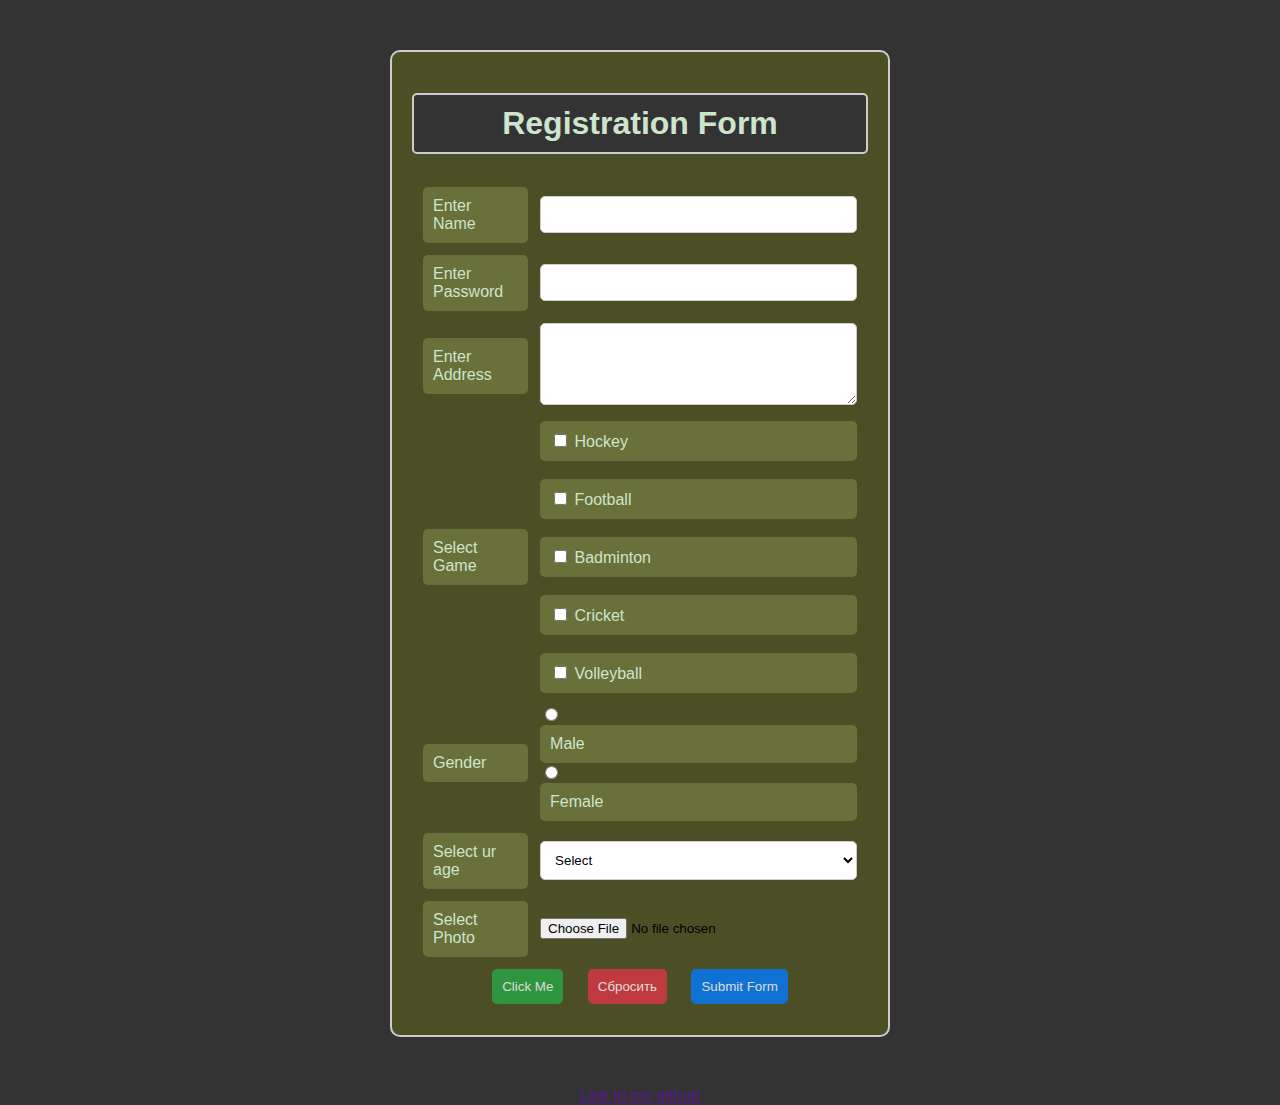
==== welcome/registration.html @ 21ea26b2 "exercise from frontend week 1" ====
<!DOCTYPE html>
<html lang="en">
<head>
  <meta charset="UTF-8">
  <meta name="viewport" content="width=device-width, initial-scale=1.0">
  <title>Registration Form</title>
  <link rel="stylesheet" href="mystyle.css">
</head>
<body>
<div class="container">
  <h1>Registration Form</h1>

  <form>
    <table>
      <!-- Name -->
      <tr>
        <td><label for="name">Enter Name</label></td>
        <td><input type="text" id="name" name="name"></td>
      </tr>

      <!-- Password -->
      <tr>
        <td><label for="password">Enter Password</label></td>
        <td><input type="password" id="password" name="password"></td>
      </tr>

      <!-- Address -->
      <tr>
        <td><label for="address">Enter Address</label></td>
        <td><textarea id="address" name="address" rows="4" cols="50"></textarea></td>
      </tr>

      <!-- Game selection -->
      <tr>
        <td><label>Select Game</label></td>
        <td>
          <label><input type="checkbox" id="hockey" name="game" value="hockey"> Hockey</label><br>
          <label><input type="checkbox" id="football" name="game" value="football"> Football</label><br>
          <label><input type="checkbox" id="badminton" name="game" value="badminton"> Badminton</label><br>
          <label><input type="checkbox" id="cricket" name="game" value="cricket"> Cricket</label><br>
          <label><input type="checkbox" id="volleyball" name="game" value="volleyball"> Volleyball</label>
        </td>
      </tr>

      <!-- Gender -->
      <tr>
        <td><label>Gender</label></td>
        <td>
          <input type="radio" id="male" name="gender" value="male">
          <label for="male">Male</label>
          <input type="radio" id="female" name="gender" value="female">
          <label for="female">Female</label>
        </td>
      </tr>

      <!-- Age selection -->
      <tr>
        <td><label for="age">Select ur age</label></td>
        <td>
          <select id="age" name="age">
            <option value="">Select</option>
            <option value="18-25">18-25</option>
            <option value="26-35">26-35</option>
            <option value="36-45">36-45</option>
            <option value="46-60">46-60</option>
          </select>
        </td>
      </tr>

      <!-- File upload -->
      <tr>
        <td><label for="photo">Select Photo</label></td>
        <td><input type="file" id="photo" name="photo"></td>
      </tr>

      <!-- Buttons -->
      <tr>
        <td colspan="2" style="text-align: center;">
          <button type="button">Click Me</button>
          <button type="reset">Сбросить</button>
          <button type="submit">Submit Form</button>
        </td>
      </tr>
    </table>
  </form>
</div>
<footer><a href="">Link to my github</a></footer>
</body>
</html>
---- welcome/mystyle.css ----
* {
    box-sizing: border-box;
}

body {
    font-family: "Arial", sans-serif;
    background-color: #333;
    margin: 0;
    padding: 0;
}

.container {
    width: 500px;
    margin: 50px auto;
    background-color: #4c4f26;
    border: solid 2px #ccc;
    border-radius: 10px;
    padding: 20px;
}

h1 {
    text-align: center;
    color: #cce5cc;
    border: solid 2px #ccc;
    background-color: #333;
    border-radius: 5px;
    padding: 10px;
}

form {
    width: 100%;
}

table {
    width: 100%;
    border-spacing: 10px;
}

label {
    color: #cce5cc;
    background-color: #6a7039;
    border-radius: 5px;
    padding: 10px;
    display: block;
}

input[type="text"], input[type="password"], textarea, select {
    width: 100%;
    padding: 10px;
    border: solid 1px #ccc;
    border-radius: 5px;
    background-color: #fff;
}

button {
    background-color: #666;
    padding: 10px;
    border: none;
    border-radius: 5px;
    cursor: pointer;
    opacity: 0.8;
}

button:hover {
    opacity: 1;
}

button[type="submit"], button[type="reset"], button[type="button"] {
    color: white;
    background-color: #007bff;
    margin: 0 10px;
}

button[type="reset"] {
    background-color: #dc3545;
}

button[type="button"] {
    background-color: #28a745;
}
footer{
    text-align: center;

}
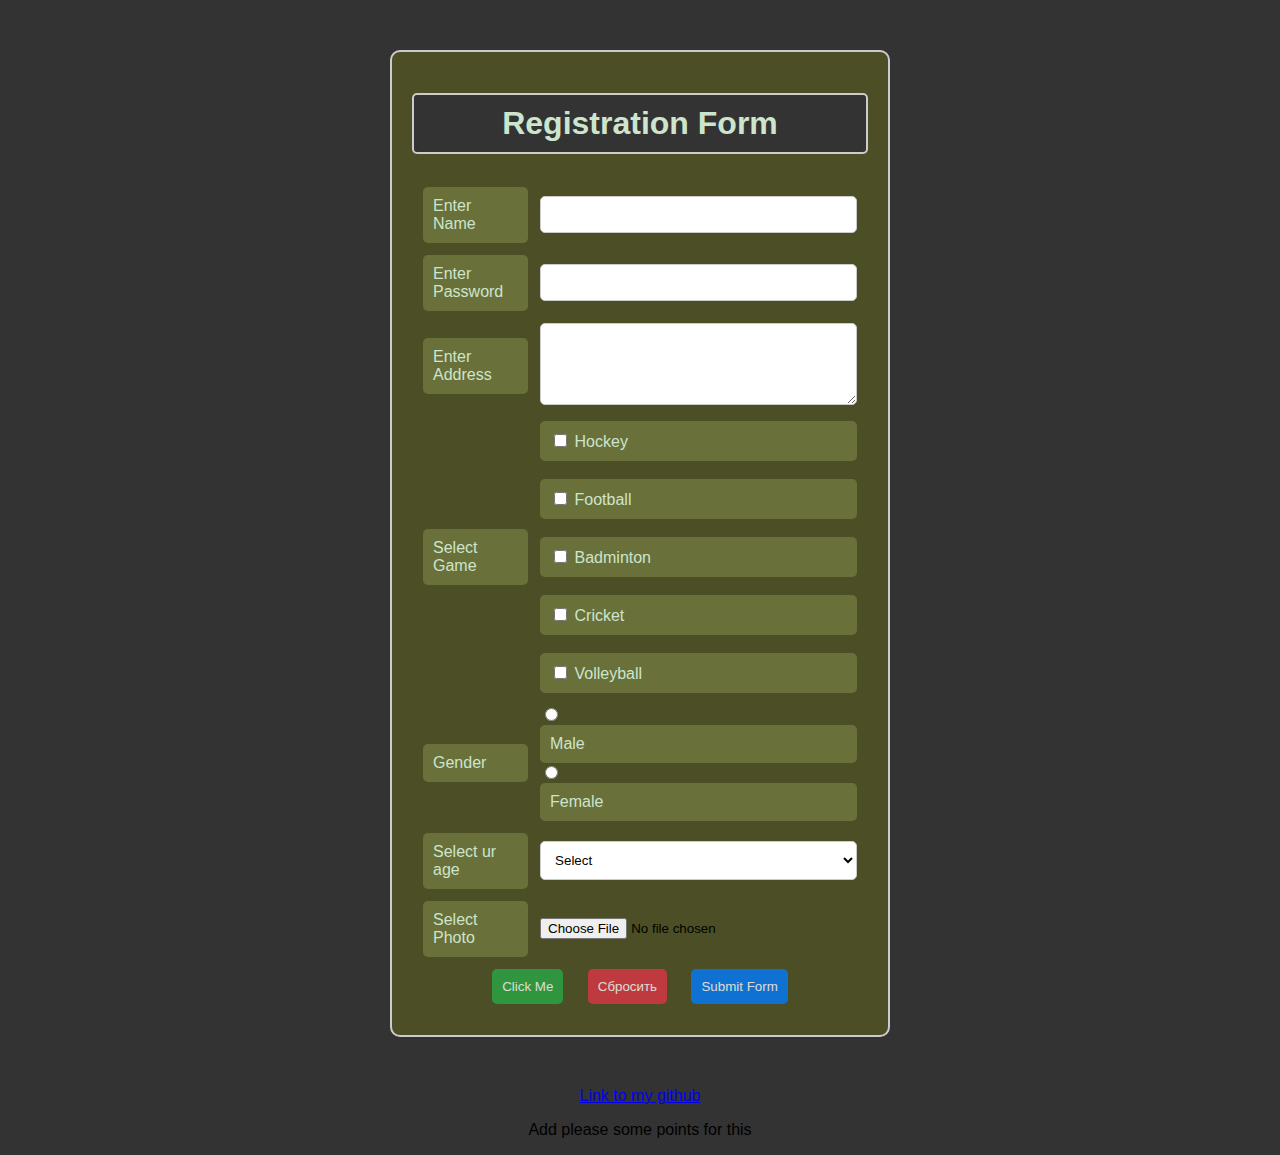
==== commit d5932493: "I changed something" ====
--- a/welcome/registration.html
+++ b/welcome/registration.html
@@ -12,25 +12,21 @@
 
   <form>
     <table>
-      <!-- Name -->
       <tr>
         <td><label for="name">Enter Name</label></td>
         <td><input type="text" id="name" name="name"></td>
       </tr>
 
-      <!-- Password -->
       <tr>
         <td><label for="password">Enter Password</label></td>
         <td><input type="password" id="password" name="password"></td>
       </tr>
 
-      <!-- Address -->
       <tr>
         <td><label for="address">Enter Address</label></td>
         <td><textarea id="address" name="address" rows="4" cols="50"></textarea></td>
       </tr>
 
-      <!-- Game selection -->
       <tr>
         <td><label>Select Game</label></td>
         <td>
@@ -42,7 +38,6 @@
         </td>
       </tr>
 
-      <!-- Gender -->
       <tr>
         <td><label>Gender</label></td>
         <td>
@@ -53,7 +48,6 @@
         </td>
       </tr>
 
-      <!-- Age selection -->
       <tr>
         <td><label for="age">Select ur age</label></td>
         <td>
@@ -67,13 +61,11 @@
         </td>
       </tr>
 
-      <!-- File upload -->
       <tr>
         <td><label for="photo">Select Photo</label></td>
         <td><input type="file" id="photo" name="photo"></td>
       </tr>
 
-      <!-- Buttons -->
       <tr>
         <td colspan="2" style="text-align: center;">
           <button type="button">Click Me</button>
@@ -84,6 +76,9 @@
     </table>
   </form>
 </div>
-<footer><a href="">Link to my github</a></footer>
+<footer><a href="https://github.com/MAGunter/FrontendEx" target="_blank">Link to my github</a>
+<p>
+  Add please some points for this
+</p></footer>
 </body>
 </html>
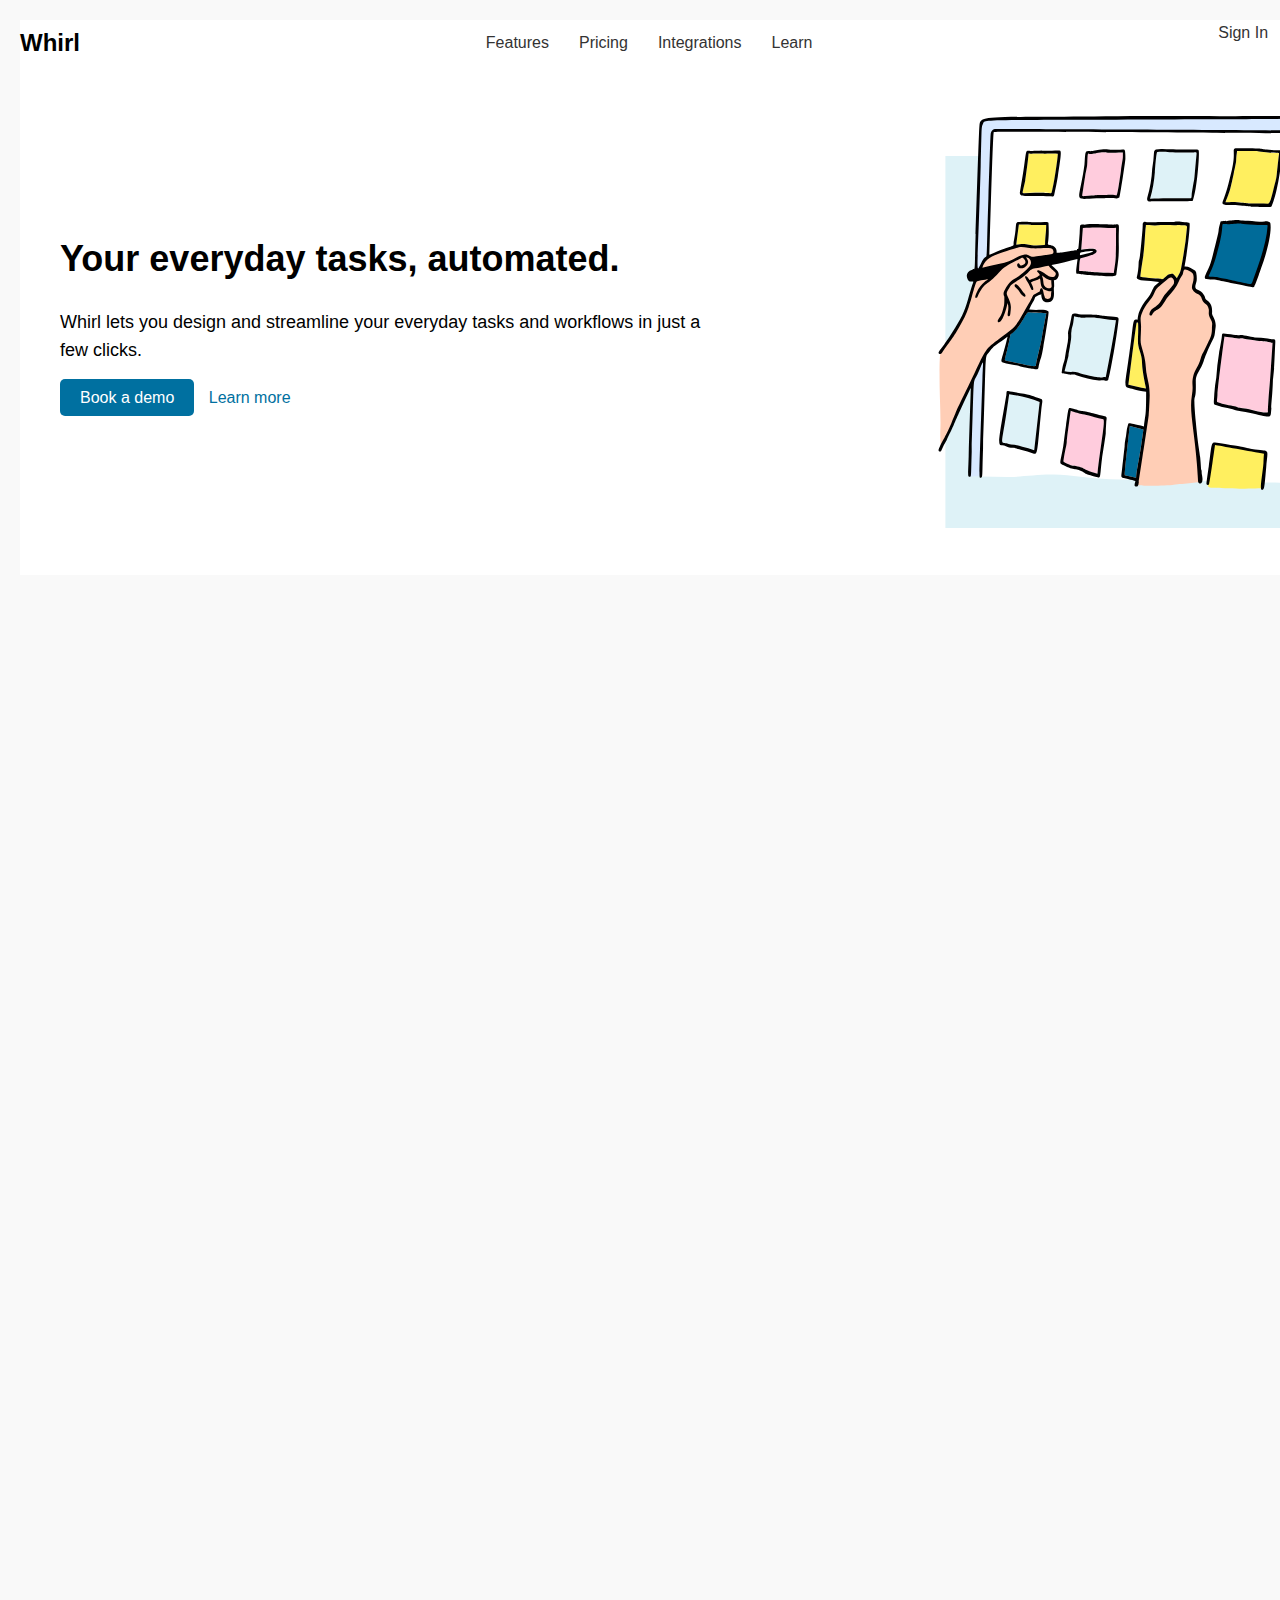
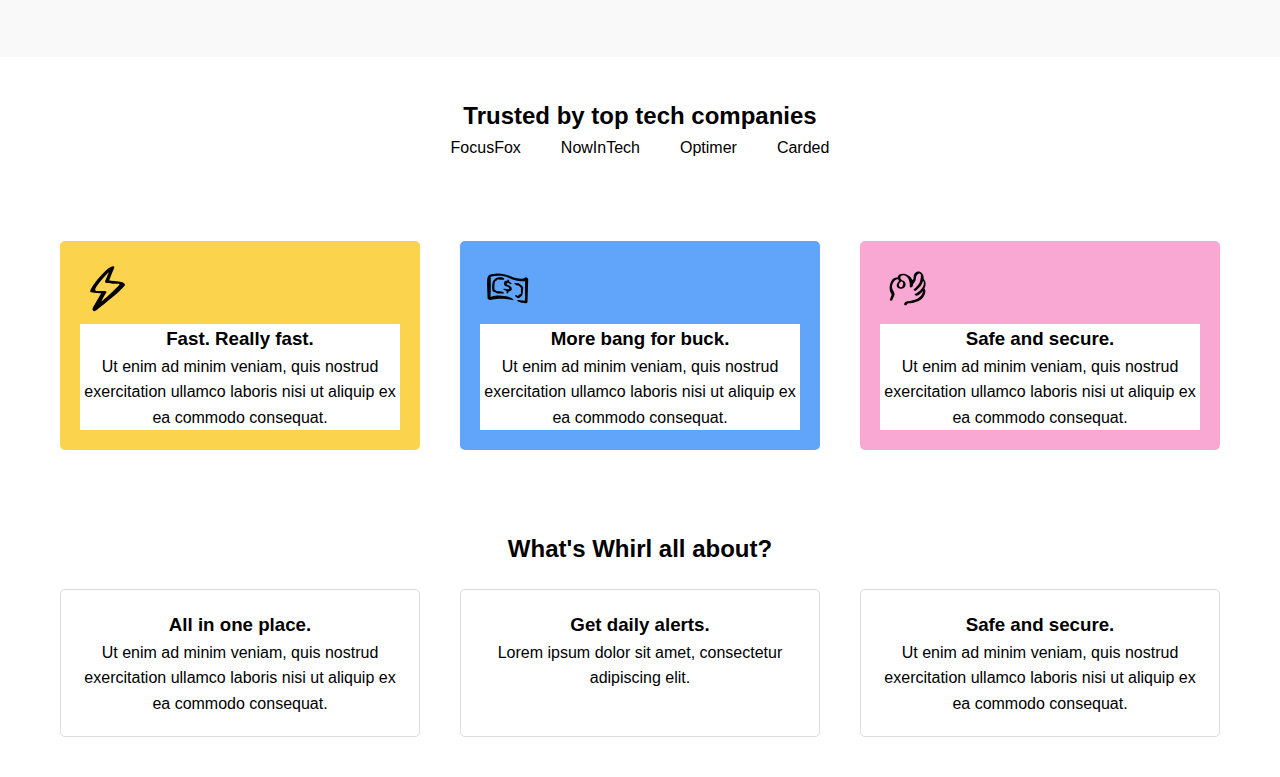
==== commit 19efcbf9: "second task assignment css" ====
--- a/welcome/registration.html
+++ b/welcome/registration.html
@@ -3,82 +3,82 @@
 <head>
   <meta charset="UTF-8">
   <meta name="viewport" content="width=device-width, initial-scale=1.0">
-  <title>Registration Form</title>
+  <title>Whirl - Everyday Tasks Automated</title>
   <link rel="stylesheet" href="mystyle.css">
 </head>
 <body>
-<div class="container">
-  <h1>Registration Form</h1>
+<header class="header">
+  <nav class="navbar">
+    <div class="logo">Whirl</div>
+    <ul class="nav-links">
+      <li><a href="#">Features</a></li>
+      <li><a href="#">Pricing</a></li>
+      <li><a href="#">Integrations</a></li>
+      <li><a href="#">Learn</a></li>
+    </ul>
+    <div class="cta">
+      <a href="#" class="sign-in">Sign In</a>
+      <a href="#" class="btn-demo">Book a Demo</a>
+    </div>
+  </nav>
+  <section class="hero">
+    <div class="hero-text">
+      <h1>Your everyday tasks, automated.</h1>
+      <p>Whirl lets you design and streamline your everyday tasks and workflows in just a few clicks.</p>
+      <a href="#" class="btn">Book a demo</a>
+      <a href="#" class="learn-more">Learn more</a>
+    </div>
+    <div class="hero-image">
+      <img src="assets/body.svg" alt="Task automation">
+    </div>
+  </section>
+</header>
 
-  <form>
-    <table>
-      <tr>
-        <td><label for="name">Enter Name</label></td>
-        <td><input type="text" id="name" name="name"></td>
-      </tr>
+<section class="trusted">
+  <h2>Trusted by top tech companies</h2>
+  <div class="companies">
+    <span>FocusFox</span>
+    <span>NowInTech</span>
+    <span>Optimer</span>
+    <span>Carded</span>
+  </div>
+</section>
 
-      <tr>
-        <td><label for="password">Enter Password</label></td>
-        <td><input type="password" id="password" name="password"></td>
-      </tr>
+<section class="features">
+  <div class="feature-box yellow">
+    <img src="assets/inazuma.svg" alt="Task automation">
+    <h3 >Fast. Really fast.</h3>
+    <p>Ut enim ad minim veniam, quis nostrud exercitation ullamco laboris nisi ut aliquip ex ea commodo consequat.</p>
+  </div>
+  <div class="feature-box blue">
+    <img src="assets/babki.svg" alt="Task automation">
+    <h3>More bang for buck.</h3>
+    <p>Ut enim ad minim veniam, quis nostrud exercitation ullamco laboris nisi ut aliquip ex ea commodo consequat.</p>
+  </div>
+  <div class="feature-box pink">
+    <img src="assets/okay.svg" alt="Task automation">
+    <h3>Safe and secure.</h3>
+    <p>Ut enim ad minim veniam, quis nostrud exercitation ullamco laboris nisi ut aliquip ex ea commodo consequat.</p>
+  </div>
+</section>
 
-      <tr>
-        <td><label for="address">Enter Address</label></td>
-        <td><textarea id="address" name="address" rows="4" cols="50"></textarea></td>
-      </tr>
-
-      <tr>
-        <td><label>Select Game</label></td>
-        <td>
-          <label><input type="checkbox" id="hockey" name="game" value="hockey"> Hockey</label><br>
-          <label><input type="checkbox" id="football" name="game" value="football"> Football</label><br>
-          <label><input type="checkbox" id="badminton" name="game" value="badminton"> Badminton</label><br>
-          <label><input type="checkbox" id="cricket" name="game" value="cricket"> Cricket</label><br>
-          <label><input type="checkbox" id="volleyball" name="game" value="volleyball"> Volleyball</label>
-        </td>
-      </tr>
-
-      <tr>
-        <td><label>Gender</label></td>
-        <td>
-          <input type="radio" id="male" name="gender" value="male">
-          <label for="male">Male</label>
-          <input type="radio" id="female" name="gender" value="female">
-          <label for="female">Female</label>
-        </td>
-      </tr>
-
-      <tr>
-        <td><label for="age">Select ur age</label></td>
-        <td>
-          <select id="age" name="age">
-            <option value="">Select</option>
-            <option value="18-25">18-25</option>
-            <option value="26-35">26-35</option>
-            <option value="36-45">36-45</option>
-            <option value="46-60">46-60</option>
-          </select>
-        </td>
-      </tr>
-
-      <tr>
-        <td><label for="photo">Select Photo</label></td>
-        <td><input type="file" id="photo" name="photo"></td>
-      </tr>
-
-      <tr>
-        <td colspan="2" style="text-align: center;">
-          <button type="button">Click Me</button>
-          <button type="reset">Сбросить</button>
-          <button type="submit">Submit Form</button>
-        </td>
-      </tr>
-    </table>
-  </form>
-</div>
-<footer><a href="https://github.com/MAGunter/FrontendEx" target="_blank">Link to my github</a>
-<p>
-  Add please some points for this
-</p></footer>
+<section class="about">
+  <h2>What's Whirl all about?</h2>
+  <div class="about-grid">
+    <div class="about-item">
+      <h3>All in one place.</h3>
+      <p>Ut enim ad minim veniam, quis nostrud exercitation ullamco laboris nisi ut aliquip ex ea commodo consequat.</p>
+    </div>
+    <div class="about-item">
+      <h3>Get daily alerts.</h3>
+      <p>Lorem ipsum dolor sit amet, consectetur adipiscing elit.</p>
+    </div>
+    <div class="about-item">
+      <h3>Safe and secure.</h3>
+      <p>Ut enim ad minim veniam, quis nostrud exercitation ullamco laboris nisi ut aliquip ex ea commodo consequat.</p>
+    </div>
+  </div>
+</section>
 </body>
 </html>
+
--- a/welcome/mystyle.css
+++ b/welcome/mystyle.css
@@ -1,85 +1,167 @@
+
 * {
+    margin: 0;
+    padding: 0;
     box-sizing: border-box;
+    background-color: #FFFFFF;
 }
 
 body {
-    font-family: "Arial", sans-serif;
-    background-color: #333;
-    margin: 0;
-    padding: 0;
+    font-family: Arial, sans-serif;
+    line-height: 1.6;
+    background-color: #ffffff;
 }
 
-.container {
-    width: 500px;
-    margin: 50px auto;
-    background-color: #4c4f26;
-    border: solid 2px #ccc;
-    border-radius: 10px;
+.header {
+    width: 1440px;
+    height: 1657px;
+    top: 43px;
+    background-color: #f9f9f9;
     padding: 20px;
-}
-
-h1 {
-    text-align: center;
-    color: #cce5cc;
-    border: solid 2px #ccc;
-    background-color: #333;
-    border-radius: 5px;
-    padding: 10px;
-}
-
-form {
-    width: 100%;
-}
-
-table {
-    width: 100%;
-    border-spacing: 10px;
-}
-
-label {
-    color: #cce5cc;
-    background-color: #6a7039;
-    border-radius: 5px;
-    padding: 10px;
-    display: block;
-}
-
-input[type="text"], input[type="password"], textarea, select {
-    width: 100%;
-    padding: 10px;
-    border: solid 1px #ccc;
-    border-radius: 5px;
-    background-color: #fff;
-}
-
-button {
-    background-color: #666;
-    padding: 10px;
-    border: none;
-    border-radius: 5px;
-    cursor: pointer;
-    opacity: 0.8;
-}
-
-button:hover {
-    opacity: 1;
-}
-
-button[type="submit"], button[type="reset"], button[type="button"] {
-    color: white;
-    background-color: #007bff;
-    margin: 0 10px;
-}
-
-button[type="reset"] {
-    background-color: #dc3545;
-}
-
-button[type="button"] {
-    background-color: #28a745;
-}
-footer{
-    text-align: center;
 
 }
 
+.navbar {
+    display: flex;
+    justify-content: space-between;
+    align-items: center;
+}
+
+.logo {
+    font-size: 24px;
+    font-weight: bold;
+}
+
+.nav-links {
+    list-style: none;
+    display: flex;
+}
+
+.nav-links li {
+    margin: 0 15px;
+}
+
+.nav-links a {
+    text-decoration: none;
+    color: #333;
+}
+
+.cta {
+    display: flex;
+    gap: 15px;
+}
+
+.sign-in {
+    text-decoration: none;
+    color: #333;
+}
+
+.btn-demo {
+    background-color: #0070A0;
+    color: white;
+    padding: 10px 20px;
+    border-radius: 5px;
+    text-decoration: none;
+}
+
+.hero {
+    display: flex;
+    justify-content: space-between;
+    align-items: center;
+    padding: 40px;
+}
+
+.hero-text {
+    max-width: 50%;
+}
+
+.hero-text h1 {
+    font-size: 36px;
+    margin-bottom: 20px;
+}
+
+.hero-text p {
+    font-size: 18px;
+    margin-bottom: 20px;
+}
+
+.hero .btn {
+    background-color: #0070A0;
+    color: white;
+    padding: 10px 20px;
+    border-radius: 5px;
+    text-decoration: none;
+    margin-right: 10px;
+}
+
+.learn-more {
+    color: #0070A0;
+    text-decoration: none;
+}
+
+.trusted {
+    text-align: center;
+    padding: 40px;
+}
+
+.companies {
+    display: flex;
+    justify-content: center;
+    gap: 40px;
+}
+
+.features {
+    display: flex;
+    justify-content: space-around;
+    padding: 40px;
+}
+
+.feature-box {
+
+    width: 30%;
+    padding: 20px;
+    border-radius: 5px;
+    color: BLACK;
+    text-align: center;
+}
+
+.feature-box img{
+    padding-right: 500px;
+    background: none;
+}
+
+.feature-box {
+    background: none;
+}
+
+.feature-box.yellow {
+    background-color: #fcd34d;
+}
+
+.feature-box.blue {
+    background-color: #60a5fa;
+}
+
+.feature-box.pink {
+    background-color: #f9a8d4;
+}
+
+.about {
+    padding: 40px;
+    text-align: center;
+}
+
+.about-grid {
+    display: flex;
+    justify-content: space-around;
+    margin-top: 20px;
+}
+
+.about-item {
+    width: 30%;
+    padding: 20px;
+    border: 1px solid #ddd;
+    border-radius: 5px;
+}
+
+
